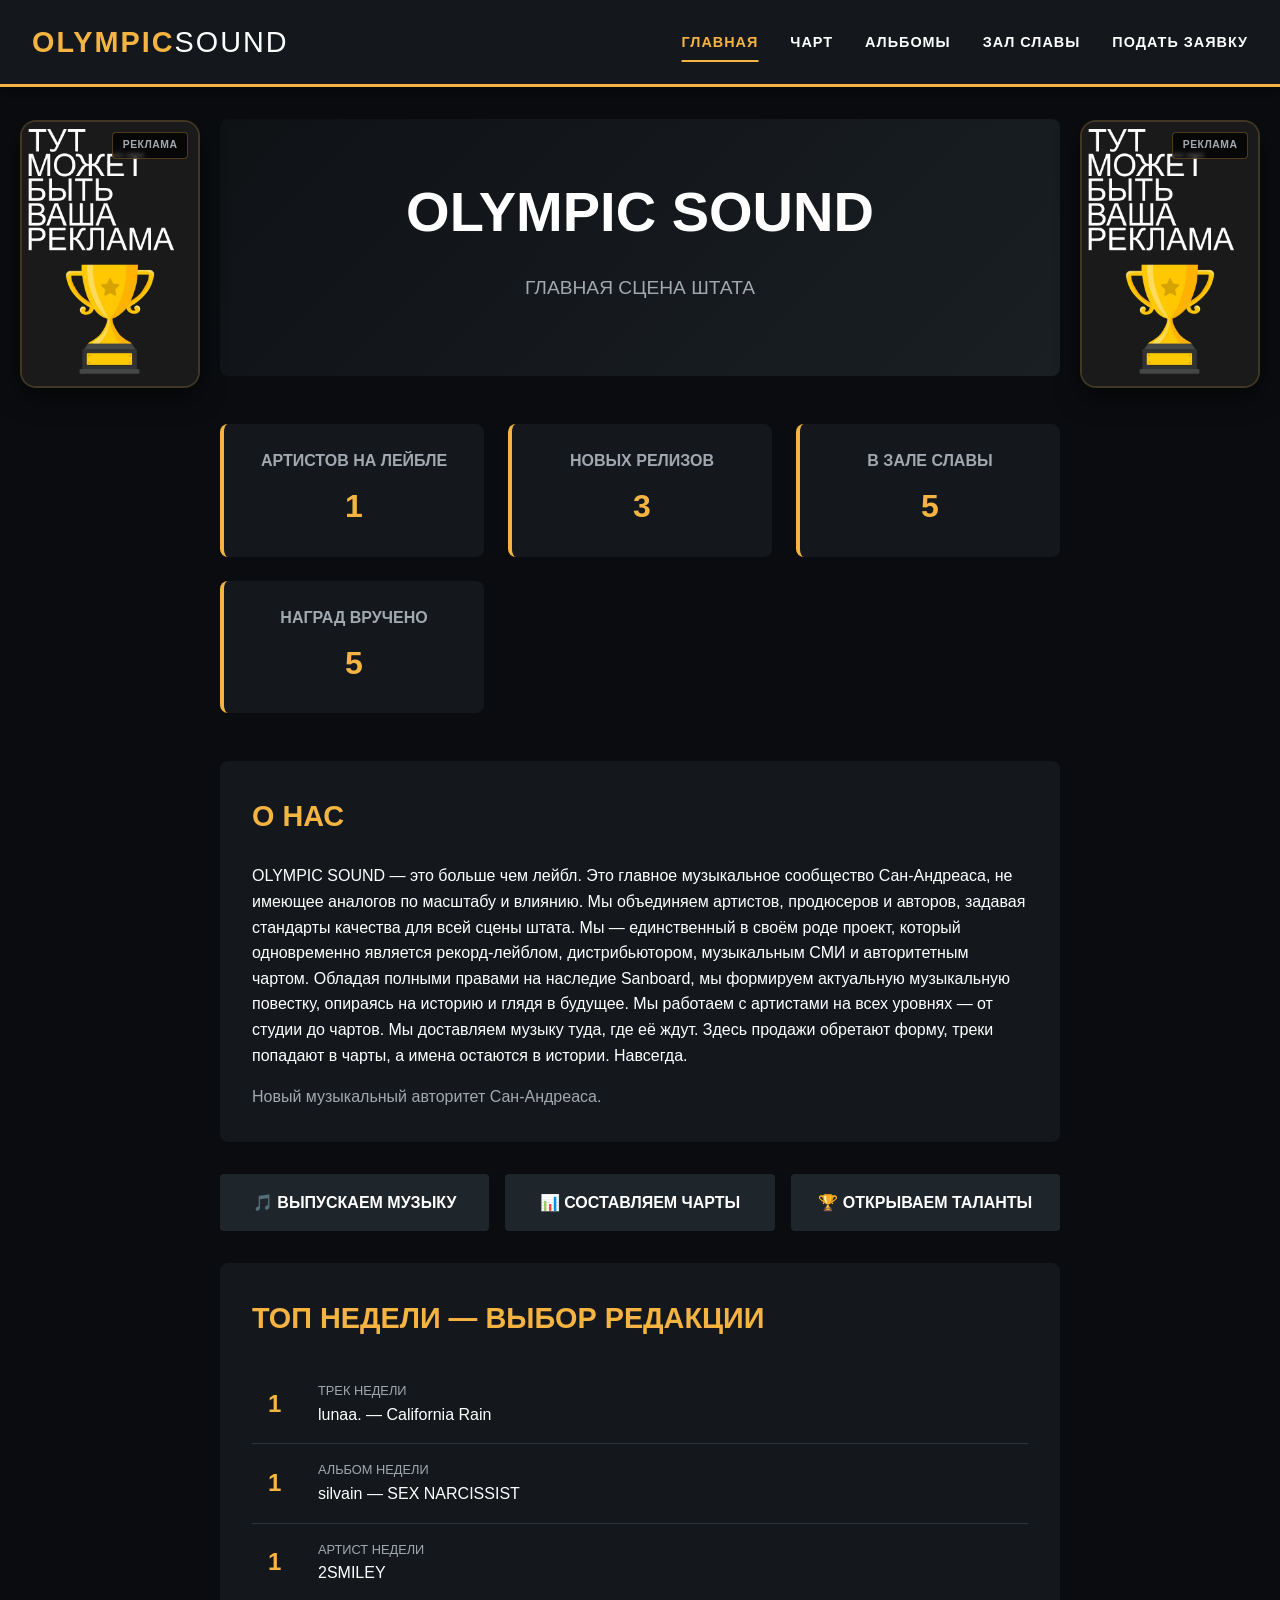
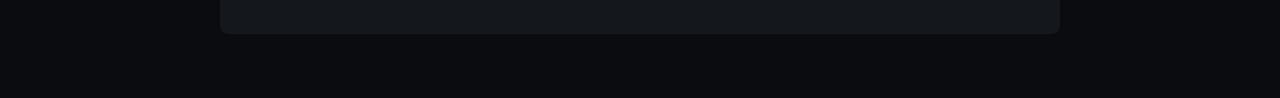
==== index.html @ 431f7ad4 "Update index.html" ====
<!DOCTYPE html>
<html lang="ru">
<head>
  <meta charset="UTF-8">
  <meta name="viewport" content="width=device-width, initial-scale=1.0">
  <title>OLYMPIC SOUND - Главная</title>
  <link rel="stylesheet" href="style.css">
  <style>
    /* Дополнительные стили для рекламных баннеров */
    body {
      display: flex;
      flex-direction: column;
    }
    
    .content-wrapper {
      display: flex;
      justify-content: center;
      max-width: 1600px;
      margin: 0 auto;
      padding: 0 20px;
      gap: 30px;
      position: relative;
      width: 100%;
    }
    
    .ad-banner {
      position: sticky;
      top: 120px; /* Отступ от хедера */
      width: 200px;
      height: fit-content;
      align-self: flex-start;
      z-index: 50;
      transition: all 0.3s ease;
    }
    
    .left-ad {
      order: 1;
    }
    
    .right-ad {
      order: 3;
    }
    
    main {
      order: 2;
      flex: 1;
      max-width: 1100px;
      min-width: 0; /* Для предотвращения переполнения */
    }
    
    .ad-link {
      display: block;
      text-decoration: none;
      position: relative;
      border-radius: 16px;
      overflow: hidden;
      box-shadow: 0 10px 25px rgba(0, 0, 0, 0.5);
      border: 2px solid rgba(245, 179, 66, 0.2);
      transition: all 0.3s cubic-bezier(0.4, 0, 0.2, 1);
      background: #14181c;
    }
    
    .ad-img {
      width: 100%;
      height: auto;
      display: block;
      transition: transform 0.4s ease;
    }
    
    .ad-label {
      position: absolute;
      top: 10px;
      right: 10px;
      background: rgba(0, 0, 0, 0.7);
      color: #a0a8b0;
      font-size: 0.65rem;
      font-weight: 600;
      padding: 0.25rem 0.6rem;
      border-radius: 4px;
      letter-spacing: 0.5px;
      border: 1px solid rgba(245, 179, 66, 0.3);
      backdrop-filter: blur(2px);
      transition: all 0.3s ease;
      z-index: 2;
    }
    
    .ad-link:hover {
      border-color: #f5b342;
      box-shadow: 0 20px 35px rgba(245, 179, 66, 0.4);
      transform: scale(1.02);
    }
    
    .ad-link:hover .ad-img {
      transform: scale(1.08);
    }
    
    .ad-link:hover .ad-label {
      background: #f5b342;
      color: #0a0c0f;
    }
    
    /* Заглушка для свободного места */
    .ad-banner.empty .ad-link {
      border: 2px dashed rgba(245, 179, 66, 0.3);
      background: linear-gradient(145deg, #14181c, #1a2128);
      display: flex;
      align-items: center;
      justify-content: center;
      min-height: 250px;
      cursor: default;
    }
    
    .ad-banner.empty .ad-link::before {
      content: "РЕКЛАМНОЕ МЕСТО";
      color: #f5b342;
      font-size: 0.9rem;
      font-weight: 600;
      letter-spacing: 1px;
      opacity: 0.5;
      text-align: center;
      padding: 1rem;
    }
    
    .ad-banner.empty .ad-img,
    .ad-banner.empty .ad-label {
      display: none;
    }
    
    /* Адаптивность */
    @media (max-width: 1400px) {
      .content-wrapper {
        gap: 20px;
      }
      
      .ad-banner {
        width: 180px;
      }
    }
    
    @media (max-width: 1200px) {
      .ad-banner {
        width: 160px;
      }
    }
    
    @media (max-width: 1100px) {
      .content-wrapper {
        flex-direction: column;
        align-items: center;
      }
      
      .ad-banner {
        position: static;
        width: 100%;
        max-width: 300px;
        margin: 10px 0;
      }
      
      .left-ad {
        order: 2;
      }
      
      .right-ad {
        order: 3;
      }
      
      main {
        order: 1;
      }
    }
  </style>
</head>
<body>
  <nav class="navbar">
    <div class="logo">OLYMPIC<span>SOUND</span></div>
    <div class="nav-links">
      <a href="index.html" class="active">Главная</a>
      <a href="tracks.html">Чарт</a>
      <a href="albums.html">Альбомы</a>
      <a href="artists.html">Зал славы</a>
      <a href="apply.html">Подать заявку</a>
    </div>
  </nav>

  <!-- НОВЫЙ КОНТЕЙНЕР С FLEX для баннеров и контента -->
  <div class="content-wrapper">
    <!-- Левый рекламный баннер -->
    <div class="ad-banner left-ad">
      <a href="#" target="_blank" rel="nofollow sponsored" class="ad-link">
        <img src="ads/test.png" alt="Рекламное место" class="ad-img">
        <span class="ad-label">РЕКЛАМА</span>
      </a>
    </div>

    <!-- ОСНОВНОЙ КОНТЕНТ -->
    <main class="container" style="margin: 0; padding: 2rem 0;">
      <section class="hero">
        <h1>OLYMPIC SOUND</h1>
        <p>ГЛАВНАЯ СЦЕНА ШТАТА</p>
      </section>

      <section class="stats-grid">
        <div class="stat-card">
          <h3>Артистов на лейбле</h3>
          <p>1</p>
        </div>
        <div class="stat-card">
          <h3>Новых релизов</h3>
          <p>3</p>
        </div>
        <div class="stat-card">
          <h3>В зале славы</h3>
          <p>5</p>
        </div>
        <div class="stat-card">
          <h3>Наград вручено</h3>
          <p>5</p>
        </div>
      </section>

      <section class="about-section">
        <h2>О НАС</h2>
        <p>OLYMPIC SOUND — это больше чем лейбл. Это главное музыкальное сообщество Сан-Андреаса, не имеющее аналогов по масштабу и влиянию. Мы объединяем артистов, продюсеров и авторов, задавая стандарты качества для всей сцены штата. Мы — единственный в своём роде проект, который одновременно является рекорд-лейблом, дистрибьютором, музыкальным СМИ и авторитетным чартом. Обладая полными правами на наследие Sanboard, мы формируем актуальную музыкальную повестку, опираясь на историю и глядя в будущее. Мы работаем с артистами на всех уровнях — от студии до чартов. Мы доставляем музыку туда, где её ждут. Здесь продажи обретают форму, треки попадают в чарты, а имена остаются в истории. Навсегда.</p>
        <p style="margin-top: 1rem; color: #a0a8b0;">Новый музыкальный авторитет Сан-Андреаса.</p>
      </section>

      <section class="features">
        <div class="feature">🎵 ВЫПУСКАЕМ МУЗЫКУ</div>
        <div class="feature">📊 СОСТАВЛЯЕМ ЧАРТЫ</div>
        <div class="feature">🏆 ОТКРЫВАЕМ ТАЛАНТЫ</div>
      </section>

      <section class="mini-top">
        <h2>ТОП НЕДЕЛИ — ВЫБОР РЕДАКЦИИ</h2>
        
        <div class="mini-item">
          <div class="mini-rank">1</div>
          <div class="mini-info">
            <div class="mini-label">ТРЕК НЕДЕЛИ</div>
            <div>lunaa. — California Rain</div>
          </div>
        </div>
        
        <div class="mini-item">
          <div class="mini-rank">1</div>
          <div class="mini-info">
            <div class="mini-label">АЛЬБОМ НЕДЕЛИ</div>
            <div>silvain — SEX NARCISSIST</div>
          </div>
        </div>
        
        <div class="mini-item">
          <div class="mini-rank">1</div>
          <div class="mini-info">
            <div class="mini-label">АРТИСТ НЕДЕЛИ</div>
            <div>2SMILEY</div>
          </div>
        </div>
      </section>
    </main>

    <!-- Правый рекламный баннер -->
    <div class="ad-banner right-ad">
      <a href="#" target="_blank" rel="nofollow sponsored" class="ad-link">
        <img src="ads/test.png" alt="Рекламное место" class="ad-img">
        <span class="ad-label">РЕКЛАМА</span>
      </a>
    </div>
  </div>
</body>
</html>
---- style.css ----
/* style.css */
* {
  margin: 0;
  padding: 0;
  box-sizing: border-box;
}

body {
  font-family: 'Segoe UI', Roboto, sans-serif;
  background-color: #0a0c0f;
  color: #ffffff;
  line-height: 1.6;
  opacity: 0;
  animation: fadeIn 0.8s ease forwards;
}

@keyframes fadeIn {
  from { opacity: 0; transform: translateY(10px); }
  to { opacity: 1; transform: translateY(0); }
}

/* Навигация */
.navbar {
  background-color: #14181c;
  padding: 1.2rem 2rem;
  border-bottom: 3px solid #f5b342;
  display: flex;
  justify-content: space-between;
  align-items: center;
  flex-wrap: wrap;
  position: sticky;
  top: 0;
  z-index: 100;
  box-shadow: 0 4px 20px rgba(0,0,0,0.5);
  transition: all 0.3s ease;
}

.navbar:hover {
  box-shadow: 0 6px 25px rgba(245, 179, 66, 0.2);
}

.logo {
  font-size: 1.8rem;
  font-weight: 800;
  letter-spacing: 2px;
  color: #f5b342;
  text-transform: uppercase;
  transition: transform 0.3s ease;
}

.logo:hover {
  transform: scale(1.05);
  text-shadow: 0 0 15px rgba(245, 179, 66, 0.5);
}

.logo span {
  color: #ffffff;
  font-weight: 300;
}

.nav-links {
  display: flex;
  gap: 2rem;
}

.nav-links a {
  color: #ffffff;
  text-decoration: none;
  font-weight: 600;
  text-transform: uppercase;
  font-size: 0.9rem;
  letter-spacing: 1px;
  padding: 0.5rem 0;
  position: relative;
  transition: color 0.3s ease;
}

.nav-links a::before {
  content: '';
  position: absolute;
  bottom: 0;
  left: 50%;
  transform: translateX(-50%) scaleX(0);
  width: 100%;
  height: 2px;
  background-color: #f5b342;
  transition: transform 0.3s ease;
}

.nav-links a:hover::before,
.nav-links a.active::before {
  transform: translateX(-50%) scaleX(1);
}

.nav-links a:hover,
.nav-links a.active {
  color: #f5b342;
}

/* Контейнер */
.container {
  max-width: 1100px;
  margin: 0 auto;
  padding: 2rem;
  animation: slideUp 0.6s ease;
}

@keyframes slideUp {
  from { opacity: 0; transform: translateY(30px); }
  to { opacity: 1; transform: translateY(0); }
}

/* Заголовки */
h1 {
  font-size: 2.5rem;
  margin-bottom: 2rem;
  position: relative;
  display: inline-block;
}

h1::after {
  content: '';
  position: absolute;
  bottom: -10px;
  left: 0;
  width: 60px;
  height: 4px;
  background-color: #f5b342;
  transition: width 0.3s ease;
}

h1:hover::after {
  width: 100px;
}

h2 {
  font-size: 1.8rem;
  margin-bottom: 1.5rem;
  color: #f5b342;
}

/* Главная страница */
.hero {
  text-align: center;
  padding: 3rem 1rem;
  background: linear-gradient(135deg, #0f1215 0%, #1a1f24 100%);
  border-radius: 8px;
  margin-bottom: 2rem;
  transition: transform 0.3s ease, box-shadow 0.3s ease;
}

.hero:hover {
  transform: translateY(-5px);
  box-shadow: 0 15px 30px rgba(0,0,0,0.4);
}

.hero h1 {
  font-size: 3.5rem;
  margin-bottom: 1rem;
}

.hero h1::after {
  display: none;
}

.hero p {
  font-size: 1.2rem;
  color: #a0a8b0;
  max-width: 600px;
  margin: 0 auto 1.5rem;
}

.stats-grid {
  display: grid;
  grid-template-columns: repeat(auto-fit, minmax(200px, 1fr));
  gap: 1.5rem;
  margin: 3rem 0;
}

.stat-card {
  background: #14181c;
  padding: 1.5rem;
  border-radius: 8px;
  text-align: center;
  border-left: 4px solid #f5b342;
  transition: all 0.3s ease;
}

.stat-card:hover {
  transform: translateY(-5px) scale(1.02);
  box-shadow: 0 10px 25px rgba(245, 179, 66, 0.2);
  border-left-width: 8px;
}

.stat-card h3 {
  font-size: 1rem;
  color: #a0a8b0;
  margin-bottom: 0.5rem;
  text-transform: uppercase;
}

.stat-card p {
  font-size: 2rem;
  font-weight: 700;
  color: #f5b342;
  transition: transform 0.3s ease;
}

.stat-card:hover p {
  transform: scale(1.1);
}

.about-section {
  background: #14181c;
  padding: 2rem;
  border-radius: 8px;
  margin: 2rem 0;
  transition: transform 0.3s ease, box-shadow 0.3s ease;
}

.about-section:hover {
  transform: translateX(5px);
  box-shadow: -5px 5px 20px rgba(245, 179, 66, 0.1);
}

.features {
  display: grid;
  grid-template-columns: repeat(auto-fit, minmax(150px, 1fr));
  gap: 1rem;
  margin: 2rem 0;
}

.feature {
  background: #1e252b;
  padding: 1rem;
  text-align: center;
  border-radius: 4px;
  font-weight: 600;
  transition: all 0.3s ease;
  cursor: default;
}

.feature:hover {
  background: #f5b342;
  color: #0a0c0f;
  transform: scale(1.05);
  box-shadow: 0 5px 20px rgba(245, 179, 66, 0.4);
}

.mini-top {
  background: #14181c;
  padding: 2rem;
  border-radius: 8px;
  margin: 2rem 0;
}

.mini-item {
  display: flex;
  align-items: center;
  padding: 1rem;
  border-bottom: 1px solid #2a323a;
  transition: all 0.3s ease;
  cursor: pointer;
}

.mini-item:last-child {
  border-bottom: none;
}

.mini-item:hover {
  background: #1e252b;
  transform: translateX(10px);
  border-radius: 4px;
}

.mini-rank {
  font-size: 1.5rem;
  font-weight: 800;
  color: #f5b342;
  width: 50px;
}

.mini-info {
  flex: 1;
}

.mini-label {
  font-size: 0.8rem;
  color: #a0a8b0;
  text-transform: uppercase;
}

/* Страницы чартов */
.page-header {
  margin-bottom: 2rem;
}

/* ========== ТОП ТРЕКОВ ========== */
.track-list {
  list-style: none;
}

.track-item {
  display: flex;
  align-items: center;
  padding: 1rem;
  background: #14181c;
  margin-bottom: 0.5rem;
  border-radius: 8px;
  transition: all 0.3s ease;
  cursor: pointer;
  border-left: 3px solid transparent;
  animation: trackSlide 0.5s ease;
  animation-fill-mode: both;
}

.track-item:nth-child(1) { animation-delay: 0.1s; }
.track-item:nth-child(2) { animation-delay: 0.15s; }
.track-item:nth-child(3) { animation-delay: 0.2s; }
.track-item:nth-child(4) { animation-delay: 0.25s; }
.track-item:nth-child(5) { animation-delay: 0.3s; }
.track-item:nth-child(6) { animation-delay: 0.35s; }
.track-item:nth-child(7) { animation-delay: 0.4s; }
.track-item:nth-child(8) { animation-delay: 0.45s; }
.track-item:nth-child(9) { animation-delay: 0.5s; }
.track-item:nth-child(10) { animation-delay: 0.55s; }

@keyframes trackSlide {
  from { opacity: 0; transform: translateX(-20px); }
  to { opacity: 1; transform: translateX(0); }
}

.track-item:hover {
  transform: translateX(10px);
  background: #1e252b;
  border-left-color: #f5b342;
  box-shadow: 0 5px 20px rgba(245, 179, 66, 0.2);
}

.track-rank {
  font-size: 1.8rem;
  font-weight: 800;
  color: #f5b342;
  width: 60px;
  text-align: center;
  transition: transform 0.3s ease;
}

.track-item:hover .track-rank {
  transform: scale(1.2);
}

.track-cover {
  width: 60px;
  height: 60px;
  background: #2a323a;
  margin-right: 1.2rem;
  border-radius: 8px;
  overflow: hidden;
  flex-shrink: 0;
  transition: all 0.3s ease;
}

.track-cover img {
  width: 100%;
  height: 100%;
  object-fit: cover;
  display: block;
}

.track-item:hover .track-cover {
  transform: scale(1.05) rotate(2deg);
  box-shadow: 0 5px 15px rgba(245, 179, 66, 0.3);
}

.track-info {
  flex: 1;
}

.track-title {
  font-size: 1.2rem;
  font-weight: 600;
  transition: color 0.3s ease;
}

.track-item:hover .track-title {
  color: #f5b342;
}

.track-artist {
  color: #a0a8b0;
  font-size: 0.9rem;
  transition: color 0.3s ease;
}

.track-item:hover .track-artist {
  color: #ffffff;
}

.track-change {
  margin-left: 1rem;
  padding: 0.3rem 0.8rem;
  border-radius: 20px;
  font-size: 0.8rem;
  font-weight: 600;
  transition: transform 0.3s ease;
}

.track-item:hover .track-change {
  transform: scale(1.1);
}

.change-up {
  background: rgba(0, 200, 0, 0.2);
  color: #8bc34a;
}

.change-down {
  background: rgba(200, 0, 0, 0.2);
  color: #ff6b6b;
}

.change-equal {
  background: rgba(255, 255, 255, 0.1);
  color: #a0a8b0;
}

/* ========== ТОП АЛЬБОМОВ ========== */
.album-grid {
  display: grid;
  grid-template-columns: repeat(2, 1fr);
  gap: 1rem;
}

.album-item {
  display: flex;
  align-items: center;
  background: #14181c;
  padding: 1rem;
  border-radius: 8px;
  transition: all 0.3s ease;
  cursor: pointer;
  border-left: 3px solid transparent;
  animation: albumScale 0.5s ease;
  animation-fill-mode: both;
}

.album-item:nth-child(1) { animation-delay: 0.1s; }
.album-item:nth-child(2) { animation-delay: 0.15s; }
.album-item:nth-child(3) { animation-delay: 0.2s; }
.album-item:nth-child(4) { animation-delay: 0.25s; }
.album-item:nth-child(5) { animation-delay: 0.3s; }
.album-item:nth-child(6) { animation-delay: 0.35s; }
.album-item:nth-child(7) { animation-delay: 0.4s; }
.album-item:nth-child(8) { animation-delay: 0.45s; }
.album-item:nth-child(9) { animation-delay: 0.5s; }
.album-item:nth-child(10) { animation-delay: 0.55s; }

@keyframes albumScale {
  from { opacity: 0; transform: scale(0.95); }
  to { opacity: 1; transform: scale(1); }
}

.album-item:hover {
  transform: translateY(-5px) scale(1.02);
  background: #1e252b;
  border-left-color: #f5b342;
  box-shadow: 0 10px 25px rgba(245, 179, 66, 0.2);
}

.album-rank {
  font-size: 1.5rem;
  font-weight: 800;
  color: #f5b342;
  width: 50px;
  text-align: center;
  transition: transform 0.3s ease;
}

.album-item:hover .album-rank {
  transform: scale(1.2);
}

.album-cover {
  width: 70px;
  height: 70px;
  background: #2a323a;
  margin-right: 1rem;
  border-radius: 8px;
  overflow: hidden;
  flex-shrink: 0;
  transition: all 0.3s ease;
}

.album-cover img {
  width: 100%;
  height: 100%;
  object-fit: cover;
  display: block;
}

.album-item:hover .album-cover {
  transform: scale(1.05) rotate(2deg);
  box-shadow: 0 5px 15px rgba(245, 179, 66, 0.3);
}

.album-info {
  flex: 1;
}

.album-title {
  font-weight: 600;
  font-size: 1.1rem;
  transition: color 0.3s ease;
}

.album-item:hover .album-title {
  color: #f5b342;
}

.album-artist {
  color: #a0a8b0;
  font-size: 0.9rem;
  transition: color 0.3s ease;
}

.album-item:hover .album-artist {
  color: #ffffff;
}

.album-date {
  font-size: 0.8rem;
  color: #f5b342;
  margin-top: 0.2rem;
  transition: transform 0.3s ease;
}

.album-item:hover .album-date {
  transform: translateX(5px);
}

/* ========== ТОП АРТИСТОВ ========== */
.artist-list {
  list-style: none;
}

.artist-item {
  display: flex;
  align-items: center;
  background: #14181c;
  margin-bottom: 0.8rem;
  padding: 1rem;
  border-radius: 8px;
  transition: all 0.3s ease;
  border-left: 3px solid transparent;
  animation: artistSlide 0.5s ease;
  animation-fill-mode: both;
}

.artist-item:nth-child(1) { animation-delay: 0.1s; }
.artist-item:nth-child(2) { animation-delay: 0.15s; }
.artist-item:nth-child(3) { animation-delay: 0.2s; }
.artist-item:nth-child(4) { animation-delay: 0.25s; }
.artist-item:nth-child(5) { animation-delay: 0.3s; }
.artist-item:nth-child(6) { animation-delay: 0.35s; }
.artist-item:nth-child(7) { animation-delay: 0.4s; }
.artist-item:nth-child(8) { animation-delay: 0.45s; }
.artist-item:nth-child(9) { animation-delay: 0.5s; }
.artist-item:nth-child(10) { animation-delay: 0.55s; }

@keyframes artistSlide {
  from { opacity: 0; transform: translateX(-20px); }
  to { opacity: 1; transform: translateX(0); }
}

.artist-item:hover {
  transform: translateX(10px);
  background: #1e252b;
  border-left-color: #f5b342;
  box-shadow: 0 5px 20px rgba(245, 179, 66, 0.2);
}

.artist-rank {
  font-size: 1.8rem;
  font-weight: 800;
  color: #f5b342;
  width: 60px;
  text-align: center;
  transition: transform 0.3s ease;
}

.artist-item:hover .artist-rank {
  transform: scale(1.2);
}

.artist-avatar-img {
  width: 60px !important;
  height: 60px !important;
  min-width: 60px !important;
  max-width: 60px !important;
  margin-right: 1.2rem !important;
  border-radius: 8px !important;
  overflow: hidden !important;
  flex-shrink: 0 !important;
  background: #2a323a;
  transition: all 0.3s ease;
}

.artist-avatar-img img {
  width: 100% !important;
  height: 100% !important;
  object-fit: cover !important;
  display: block !important;
}

.artist-item:hover .artist-avatar-img {
  transform: scale(1.05) rotate(2deg);
  box-shadow: 0 5px 15px rgba(245, 179, 66, 0.3);
}

.artist-info {
  flex: 1;
}

.artist-name {
  font-size: 1.3rem;
  font-weight: 700;
  margin-bottom: 0.3rem;
  transition: color 0.3s ease;
}

.artist-item:hover .artist-name {
  color: #f5b342;
}

.artist-stats {
  display: flex;
  gap: 1.2rem;
  flex-wrap: wrap;
}

.artist-stat {
  display: flex;
  align-items: center;
  gap: 0.4rem;
  font-size: 0.9rem;
  color: #a0a8b0;
  background: #1a2128;
  padding: 0.3rem 0.8rem;
  border-radius: 20px;
  transition: all 0.3s ease;
}

.artist-item:hover .artist-stat {
  background: #2a323a;
  color: #ffffff;
}

.stat-icon {
  color: #f5b342;
  font-size: 1rem;
  transition: transform 0.3s ease;
}

.artist-stat:hover .stat-icon {
  transform: scale(1.2);
}

/* Адаптивность */
@media (max-width: 768px) {
  .navbar {
    flex-direction: column;
    gap: 1rem;
  }
  
  .album-grid {
    grid-template-columns: 1fr;
  }
  
  .track-rank,
  .artist-rank {
    width: 40px;
    font-size: 1.5rem;
  }
  
  .artist-stats {
    gap: 0.8rem;
  }
  
  .artist-stat {
    font-size: 0.8rem;
    padding: 0.2rem 0.6rem;
  }
}

/* ========== ЖЁСТКИЙ ФИКС АРТИСТОВ ========== */
.artist-list {
  list-style: none !important;
}

.artist-item {
  display: flex !important;
  align-items: center !important;
  background: #14181c !important;
  margin-bottom: 0.8rem !important;
  padding: 1rem !important;
  border-radius: 8px !important;
  border-left: 3px solid transparent !important;
  width: 100% !important;
  box-sizing: border-box !important;
}

.artist-rank {
  font-size: 1.8rem !important;
  font-weight: 800 !important;
  color: #f5b342 !important;
  width: 60px !important;
  text-align: center !important;
  flex-shrink: 0 !important;
}

.artist-avatar-img {
  width: 60px !important;
  height: 60px !important;
  min-width: 60px !important;
  min-height: 60px !important;
  max-width: 60px !important;
  max-height: 60px !important;
  margin-right: 1.2rem !important;
  border-radius: 8px !important;
  overflow: hidden !important;
  background: #2a323a !important;
  flex-shrink: 0 !important;
  display: block !important;
  position: relative !important;
}

.artist-avatar-img img {
  width: 100% !important;
  height: 100% !important;
  object-fit: cover !important;
  display: block !important;
  position: absolute !important;
  top: 0 !important;
  left: 0 !important;
}

.artist-info {
  flex: 1 !important;
  min-width: 0 !important;
}

.artist-name {
  font-size: 1.3rem !important;
  font-weight: 700 !important;
  margin-bottom: 0.3rem !important;
  color: #ffffff !important;
}

.artist-stats {
  display: flex !important;
  gap: 1.2rem !important;
  flex-wrap: wrap !important;
}

.artist-stat {
  display: flex !important;
  align-items: center !important;
  gap: 0.4rem !important;
  font-size: 0.9rem !important;
  color: #a0a8b0 !important;
  background: #1a2128 !important;
  padding: 0.3rem 0.8rem !important;
  border-radius: 20px !important;
}

.stat-icon {
  color: #f5b342 !important;
  font-size: 1rem !important;
}

/* ========== ОБНОВЛЁННЫЙ ФУТЕР ========== */
footer {
  background: rgba(20, 24, 28, 0.7);
  backdrop-filter: blur(10px);
  -webkit-backdrop-filter: blur(10px);
  text-align: center;
  padding: 2rem 2rem 1.5rem;
  margin-top: 4rem;
  border-top: 1px solid rgba(245, 179, 66, 0.3);
  color: #a0a8b0;
  font-size: 0.95rem;
  transition: all 0.3s ease;
  position: relative;
  overflow: hidden;
  box-shadow: 0 -5px 20px rgba(0, 0, 0, 0.3);
}

footer::before {
  content: '';
  position: absolute;
  top: 0;
  left: -100%;
  width: 100%;
  height: 1px;
  background: linear-gradient(90deg, transparent, #f5b342, transparent);
  animation: footerShine 3s infinite;
  z-index: 1;
}

@keyframes footerShine {
  0% { left: -100%; opacity: 0.3; }
  50% { left: 0; opacity: 1; }
  100% { left: 100%; opacity: 0.3; }
}

.footer-content {
  max-width: 1100px;
  margin: 0 auto;
  display: flex;
  flex-wrap: wrap;
  justify-content: space-between;
  align-items: center;
  position: relative;
  z-index: 2;
}

.footer-social {
  display: flex;
  gap: 1.2rem;
  align-items: center;
  flex: 1;
  justify-content: flex-start;
}

.footer-icon {
  display: flex;
  align-items: center;
  justify-content: center;
  width: 40px;
  height: 40px;
  background: rgba(245, 179, 66, 0.1);
  border: 1px solid rgba(245, 179, 66, 0.3);
  border-radius: 50%;
  color: #f5b342;
  font-size: 1.3rem;
  text-decoration: none;
  transition: all 0.3s cubic-bezier(0.4, 0, 0.2, 1);
  position: relative;
  overflow: hidden;
}

.footer-icon::before {
  content: '';
  position: absolute;
  top: -50%;
  left: -50%;
  width: 200%;
  height: 200%;
  background: radial-gradient(circle, rgba(245, 179, 66, 0.3) 0%, transparent 70%);
  opacity: 0;
  transition: opacity 0.3s ease;
}

.footer-icon:hover::before {
  opacity: 1;
  animation: rotate 4s linear infinite;
}

.footer-icon:hover {
  background: #f5b342;
  color: #0a0c0f;
  transform: translateY(-5px) scale(1.1);
  box-shadow: 0 0 25px rgba(245, 179, 66, 0.6);
  border-color: transparent;
}

.footer-center {
  flex: 1;
  text-align: center;
}

.footer-logo {
  font-size: 1.5rem;
  font-weight: 800;
  letter-spacing: 2px;
  background: linear-gradient(135deg, #f5b342, #ffd700);
  -webkit-background-clip: text;
  -webkit-text-fill-color: transparent;
  margin-bottom: 0.3rem;
  display: inline-block;
}

.footer-tagline {
  color: #a0a8b0;
  font-size: 0.85rem;
  letter-spacing: 1px;
  text-transform: uppercase;
}

.footer-right {
  flex: 1;
  text-align: right;
}

.back-to-top {
  display: inline-flex;
  align-items: center;
  gap: 0.5rem;
  background: rgba(245, 179, 66, 0.1);
  border: 1px solid rgba(245, 179, 66, 0.3);
  color: #f5b342;
  padding: 0.5rem 1.2rem;
  border-radius: 30px;
  font-size: 0.9rem;
  text-decoration: none;
  transition: all 0.3s ease;
  cursor: pointer;
}

.back-to-top:hover {
  background: #f5b342;
  color: #0a0c0f;
  transform: translateY(-3px);
  box-shadow: 0 5px 20px rgba(245, 179, 66, 0.4);
  border-color: transparent;
}

.back-to-top span {
  font-size: 1.1rem;
  transition: transform 0.3s ease;
}

.back-to-top:hover span {
  transform: translateY(-3px);
}

.footer-divider {
  width: 100%;
  height: 1px;
  background: linear-gradient(90deg, transparent, rgba(245, 179, 66, 0.3), transparent);
  margin: 1.5rem 0 1rem;
}

.footer-copyright {
  text-align: center;
  color: #6a727a;
  font-size: 0.8rem;
  letter-spacing: 0.5px;
}

.footer-copyright a {
  color: #f5b342;
  text-decoration: none;
  transition: color 0.3s ease;
}

.footer-copyright a:hover {
  color: #ffd700;
  text-decoration: underline;
}

/* Адаптивность для футера */
@media (max-width: 768px) {
  .footer-content {
    flex-direction: column;
    gap: 1.5rem;
  }
  
  .footer-social, 
  .footer-center, 
  .footer-right {
    flex: auto;
    width: 100%;
    text-align: center;
    justify-content: center;
  }
  
  .footer-right {
    text-align: center;
  }
  
  .back-to-top {
    margin: 0 auto;
  }
}
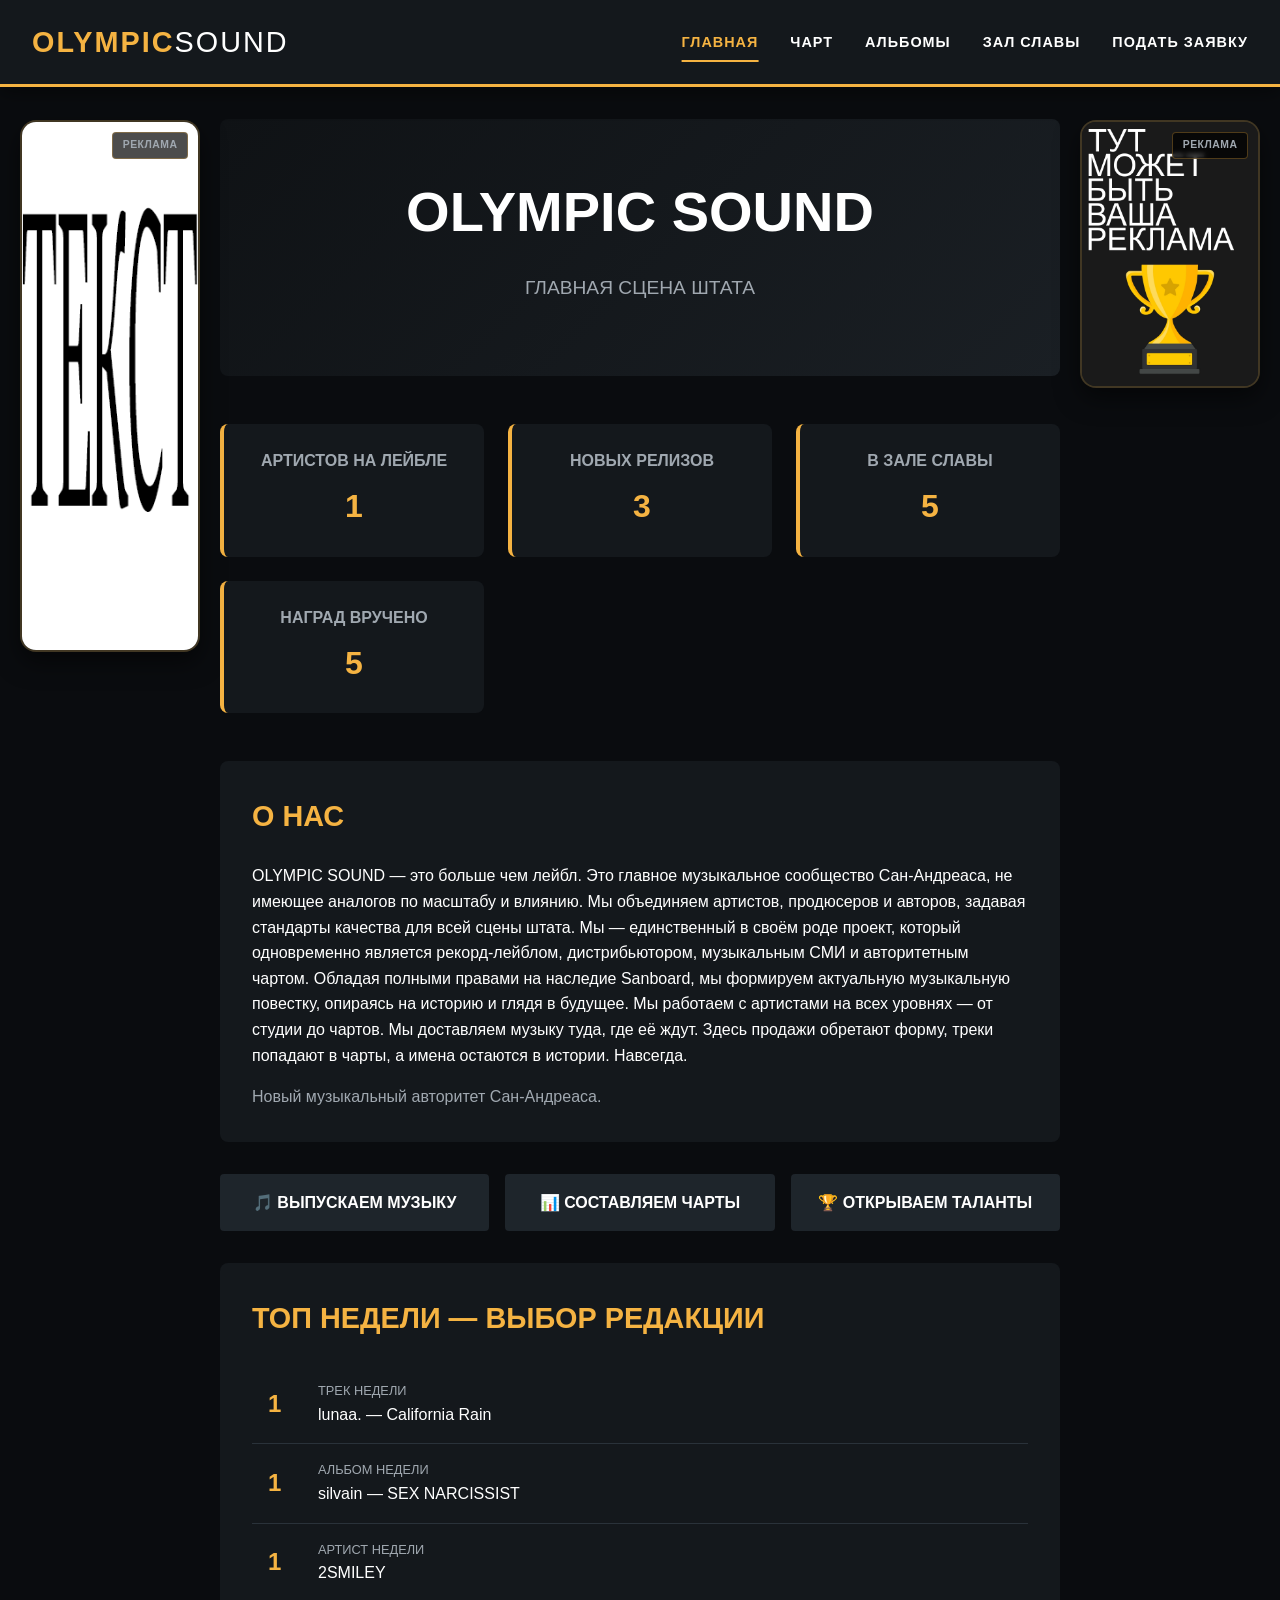
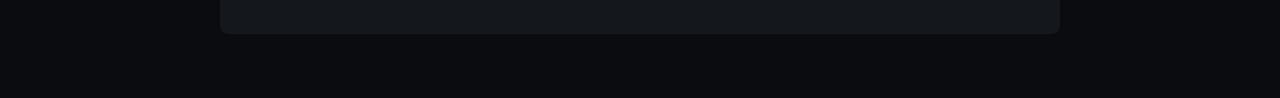
==== commit bd4d365c: "Update index.html" ====
--- a/index.html
+++ b/index.html
@@ -187,7 +187,7 @@
     <!-- Левый рекламный баннер -->
     <div class="ad-banner left-ad">
       <a href="#" target="_blank" rel="nofollow sponsored" class="ad-link">
-        <img src="ads/test.png" alt="Рекламное место" class="ad-img">
+        <img src="ads/bezimeni.png" alt="Рекламное место" class="ad-img">
         <span class="ad-label">РЕКЛАМА</span>
       </a>
     </div>
@@ -270,3 +270,4 @@
 </body>
 </html>
 
+
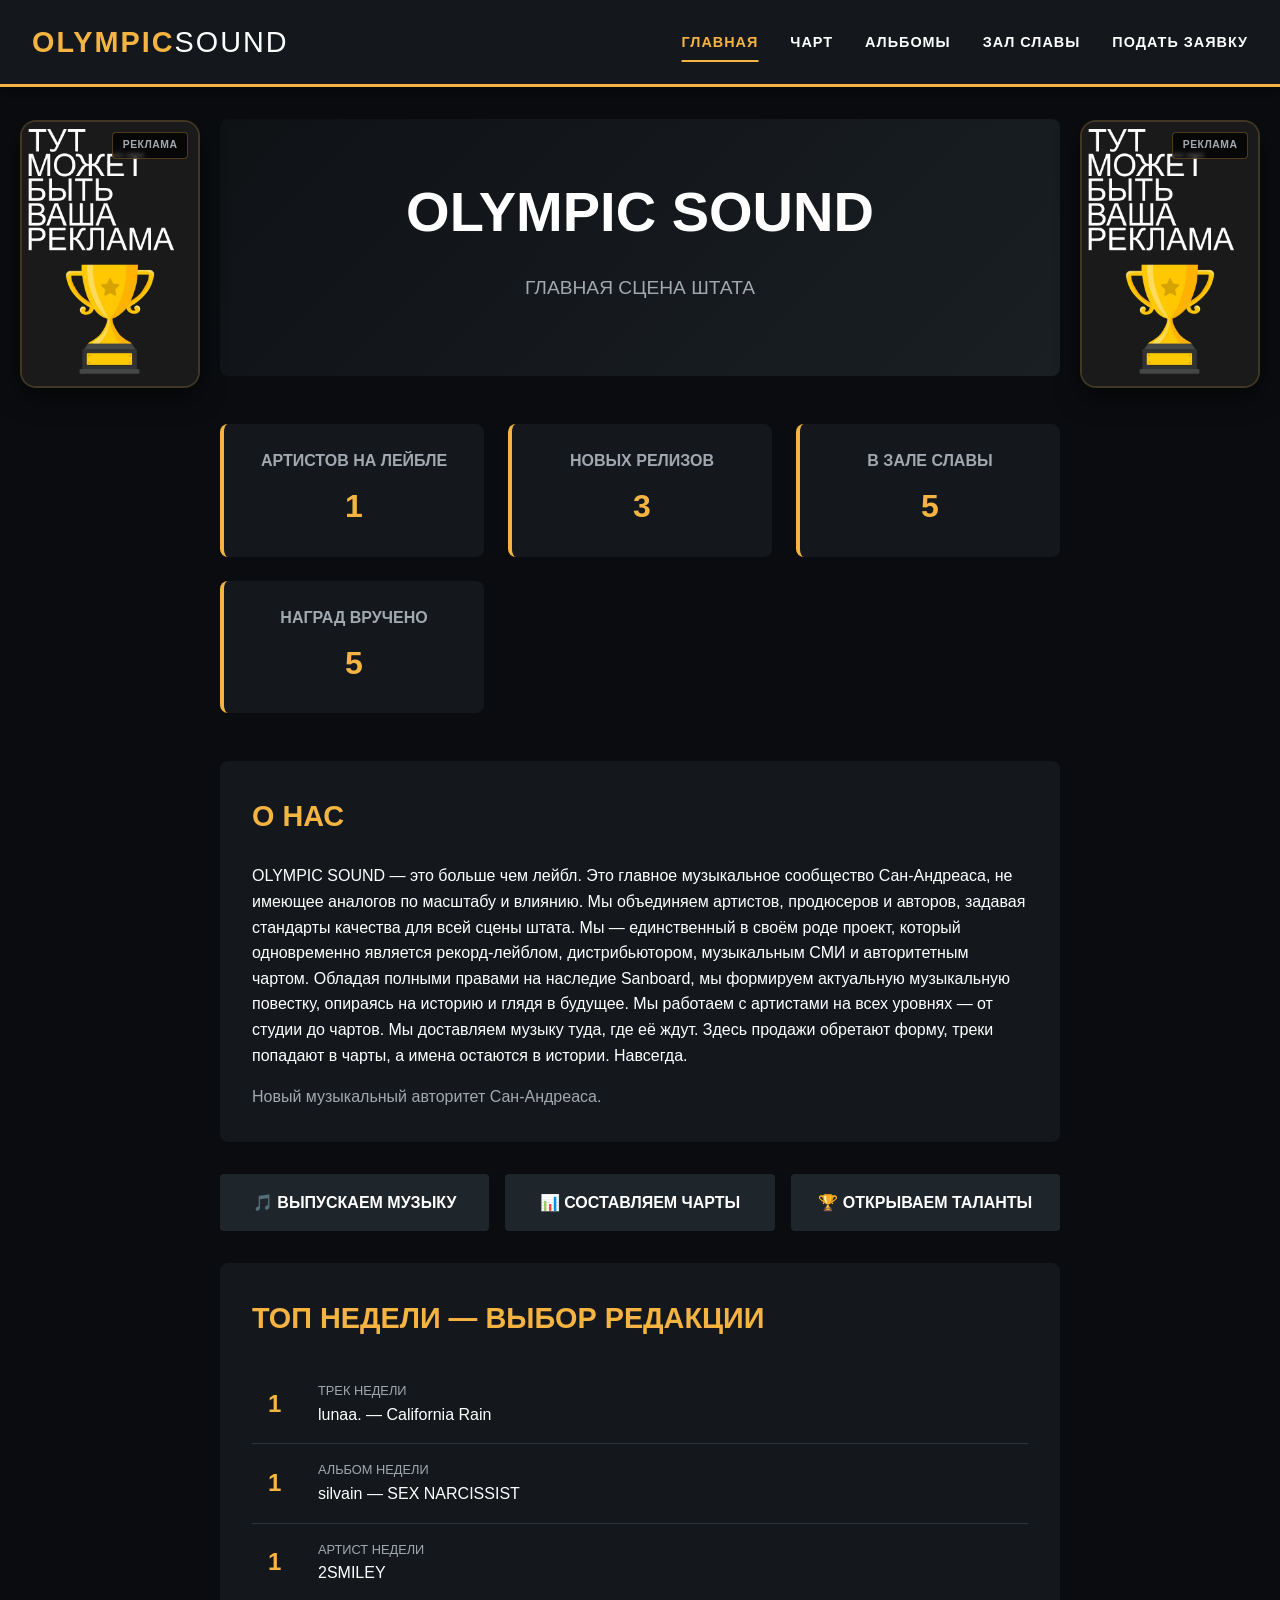
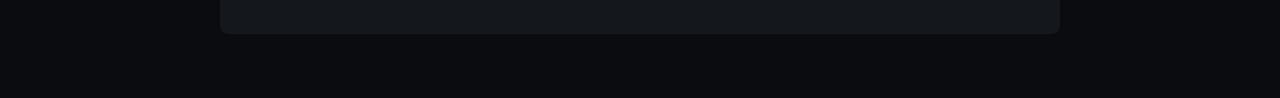
==== commit 856709a0: "Update index.html" ====
--- a/index.html
+++ b/index.html
@@ -187,7 +187,7 @@
     <!-- Левый рекламный баннер -->
     <div class="ad-banner left-ad">
       <a href="#" target="_blank" rel="nofollow sponsored" class="ad-link">
-        <img src="ads/bezimeni.png" alt="Рекламное место" class="ad-img">
+        <img src="ads/test.png" alt="Рекламное место" class="ad-img">
         <span class="ad-label">РЕКЛАМА</span>
       </a>
     </div>
@@ -271,3 +271,4 @@
 </html>
 
 
+
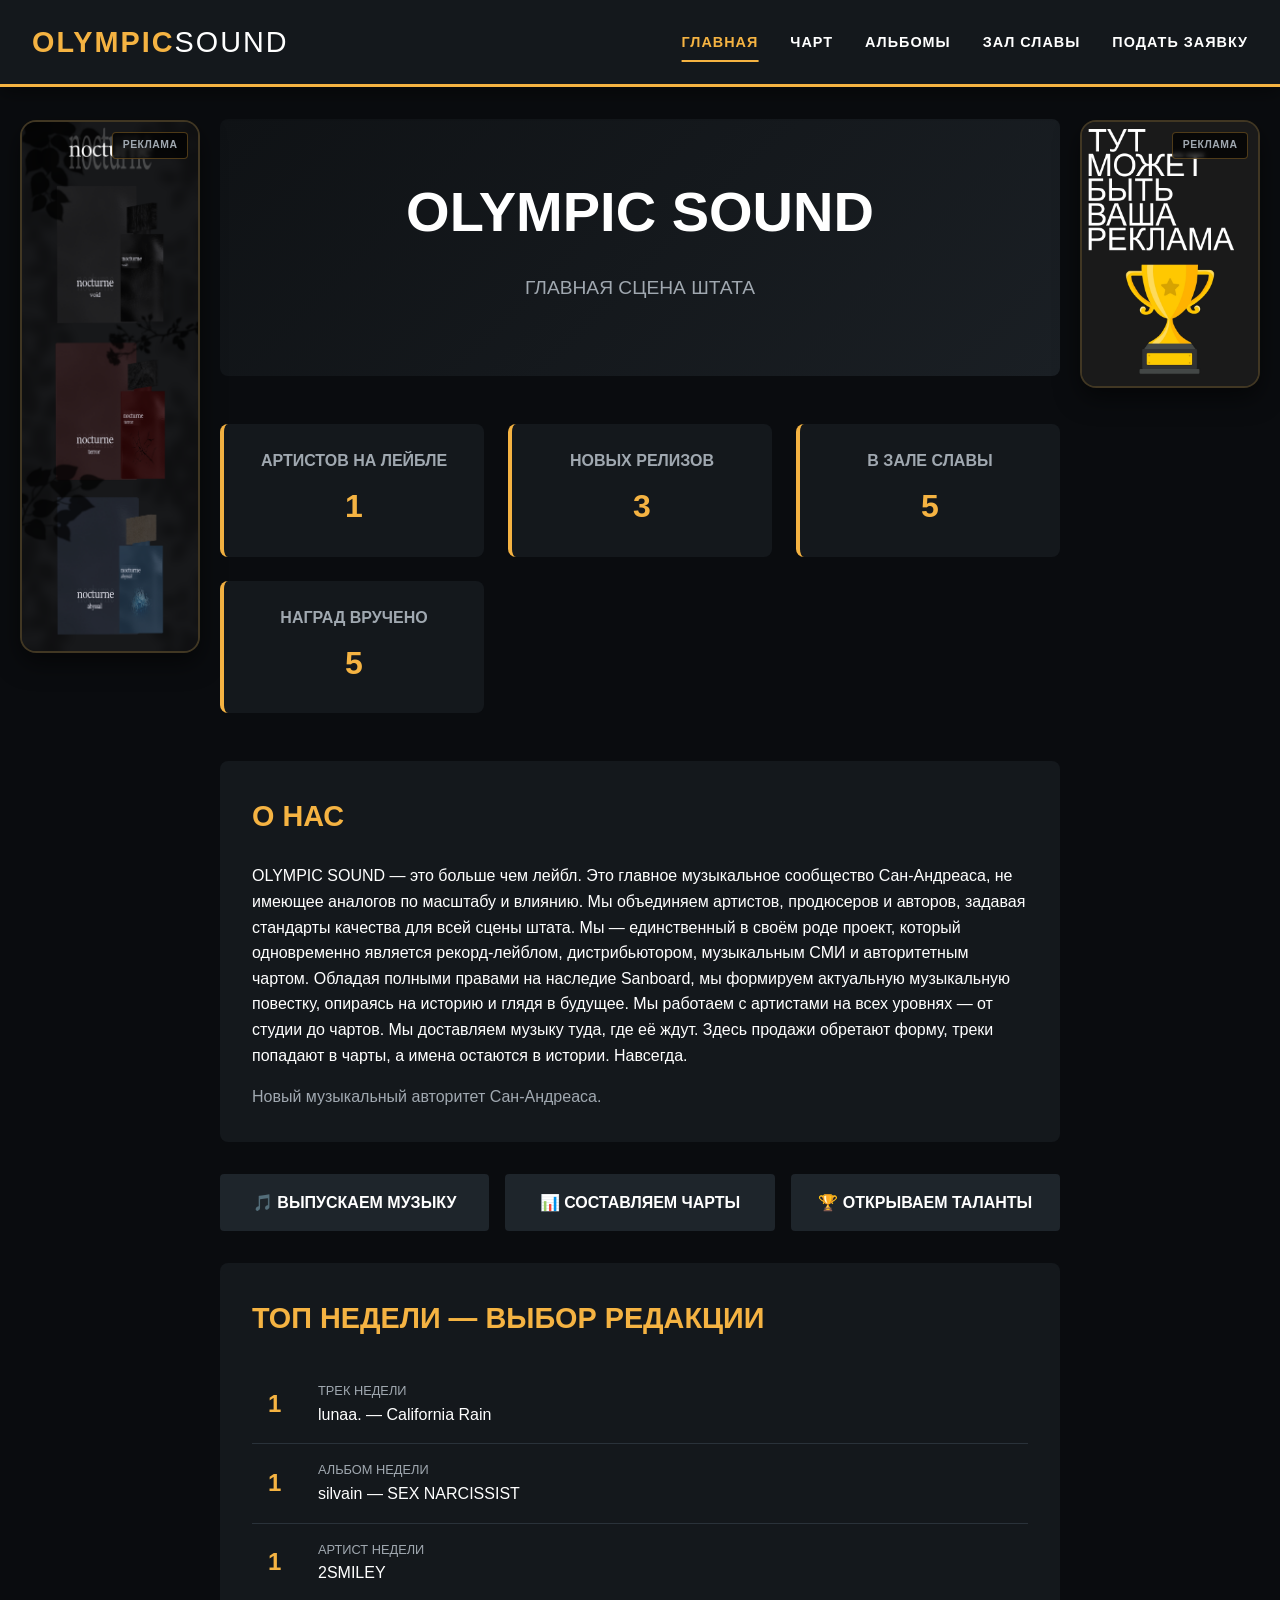
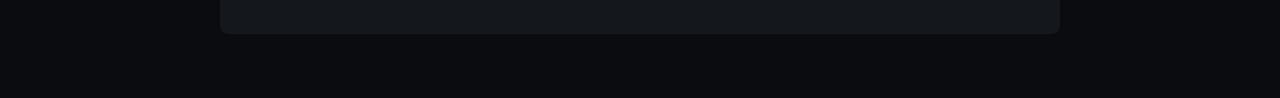
==== commit 2620f856: "Update index.html" ====
--- a/index.html
+++ b/index.html
@@ -186,8 +186,8 @@
   <div class="content-wrapper">
     <!-- Левый рекламный баннер -->
     <div class="ad-banner left-ad">
-      <a href="#" target="_blank" rel="nofollow sponsored" class="ad-link">
-        <img src="ads/test.png" alt="Рекламное место" class="ad-img">
+      <a href="https://tagger.su/pages/nocturneperfume" target="_blank" rel="nofollow sponsored" class="ad-link">
+        <img src="ads/nocturne.png" alt="Рекламное место" class="ad-img">
         <span class="ad-label">РЕКЛАМА</span>
       </a>
     </div>
@@ -272,3 +272,4 @@
 
 
 
+
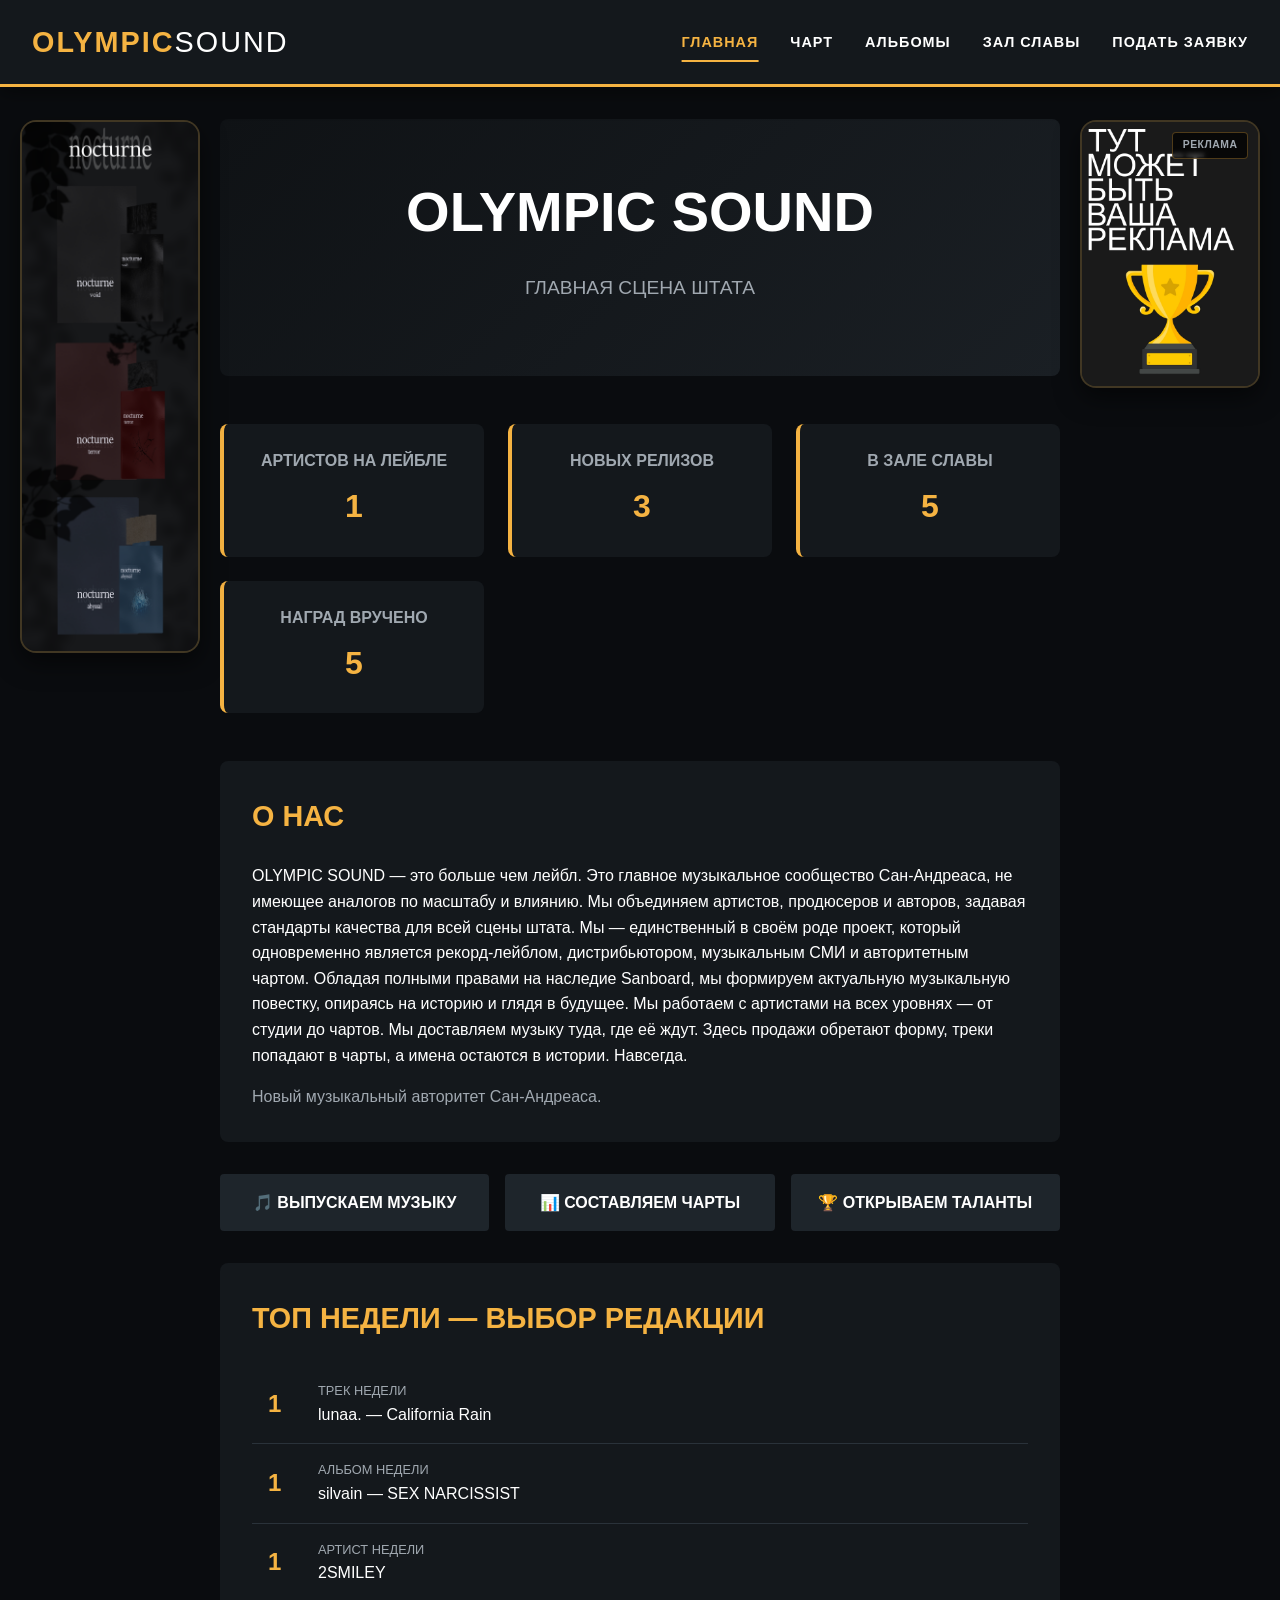
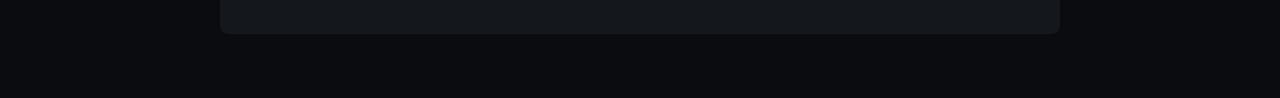
==== commit efdb41f1: "Update index.html" ====
--- a/index.html
+++ b/index.html
@@ -1,3 +1,4 @@
+
 <!DOCTYPE html>
 <html lang="ru">
 <head>
@@ -188,7 +189,6 @@
     <div class="ad-banner left-ad">
       <a href="https://tagger.su/pages/nocturneperfume" target="_blank" rel="nofollow sponsored" class="ad-link">
         <img src="ads/nocturne.png" alt="Рекламное место" class="ad-img">
-        <span class="ad-label">РЕКЛАМА</span>
       </a>
     </div>
 
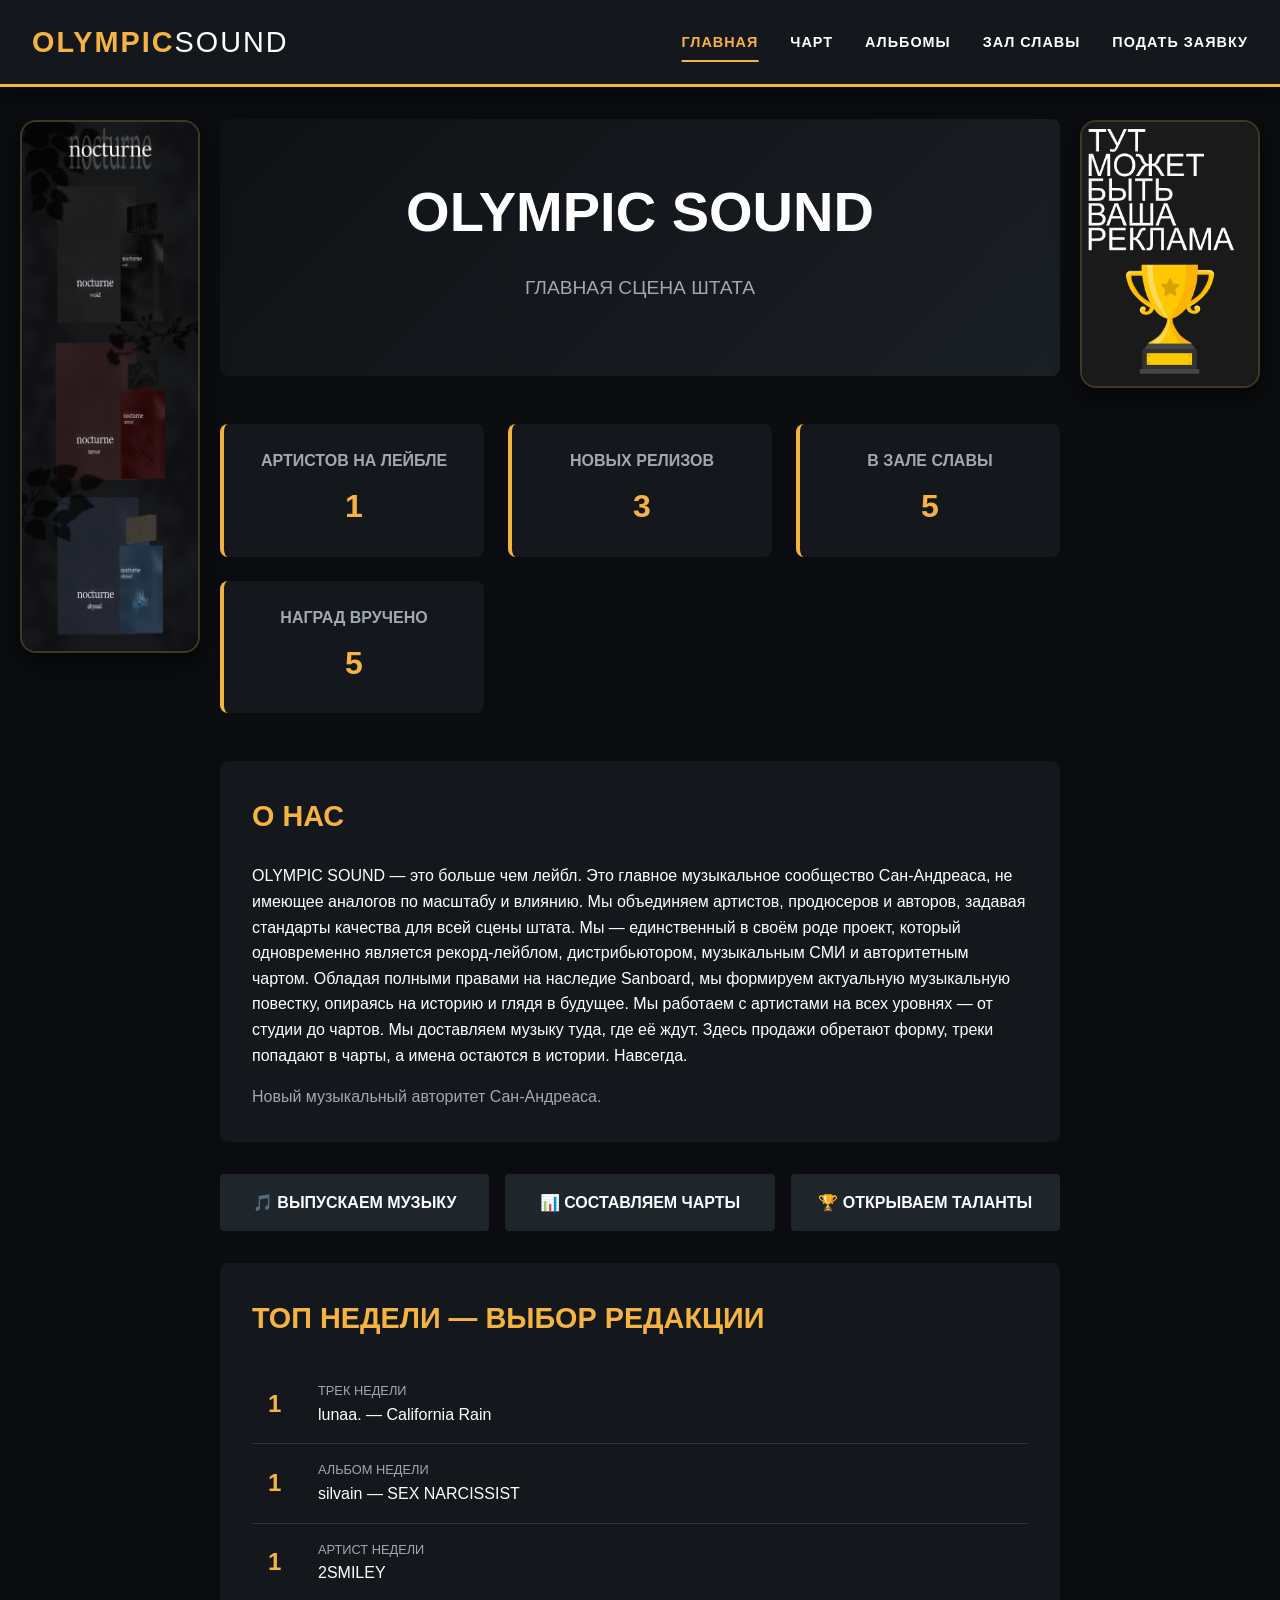
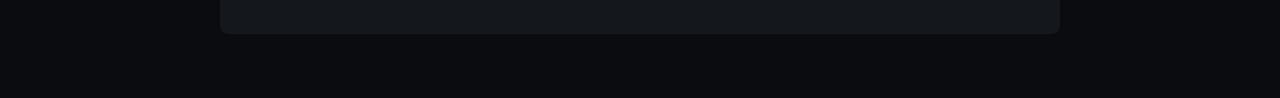
==== commit ec4cdc41: "Update index.html" ====
--- a/index.html
+++ b/index.html
@@ -263,7 +263,6 @@
     <div class="ad-banner right-ad">
       <a href="#" target="_blank" rel="nofollow sponsored" class="ad-link">
         <img src="ads/test.png" alt="Рекламное место" class="ad-img">
-        <span class="ad-label">РЕКЛАМА</span>
       </a>
     </div>
   </div>
@@ -273,3 +272,4 @@
 
 
 
+
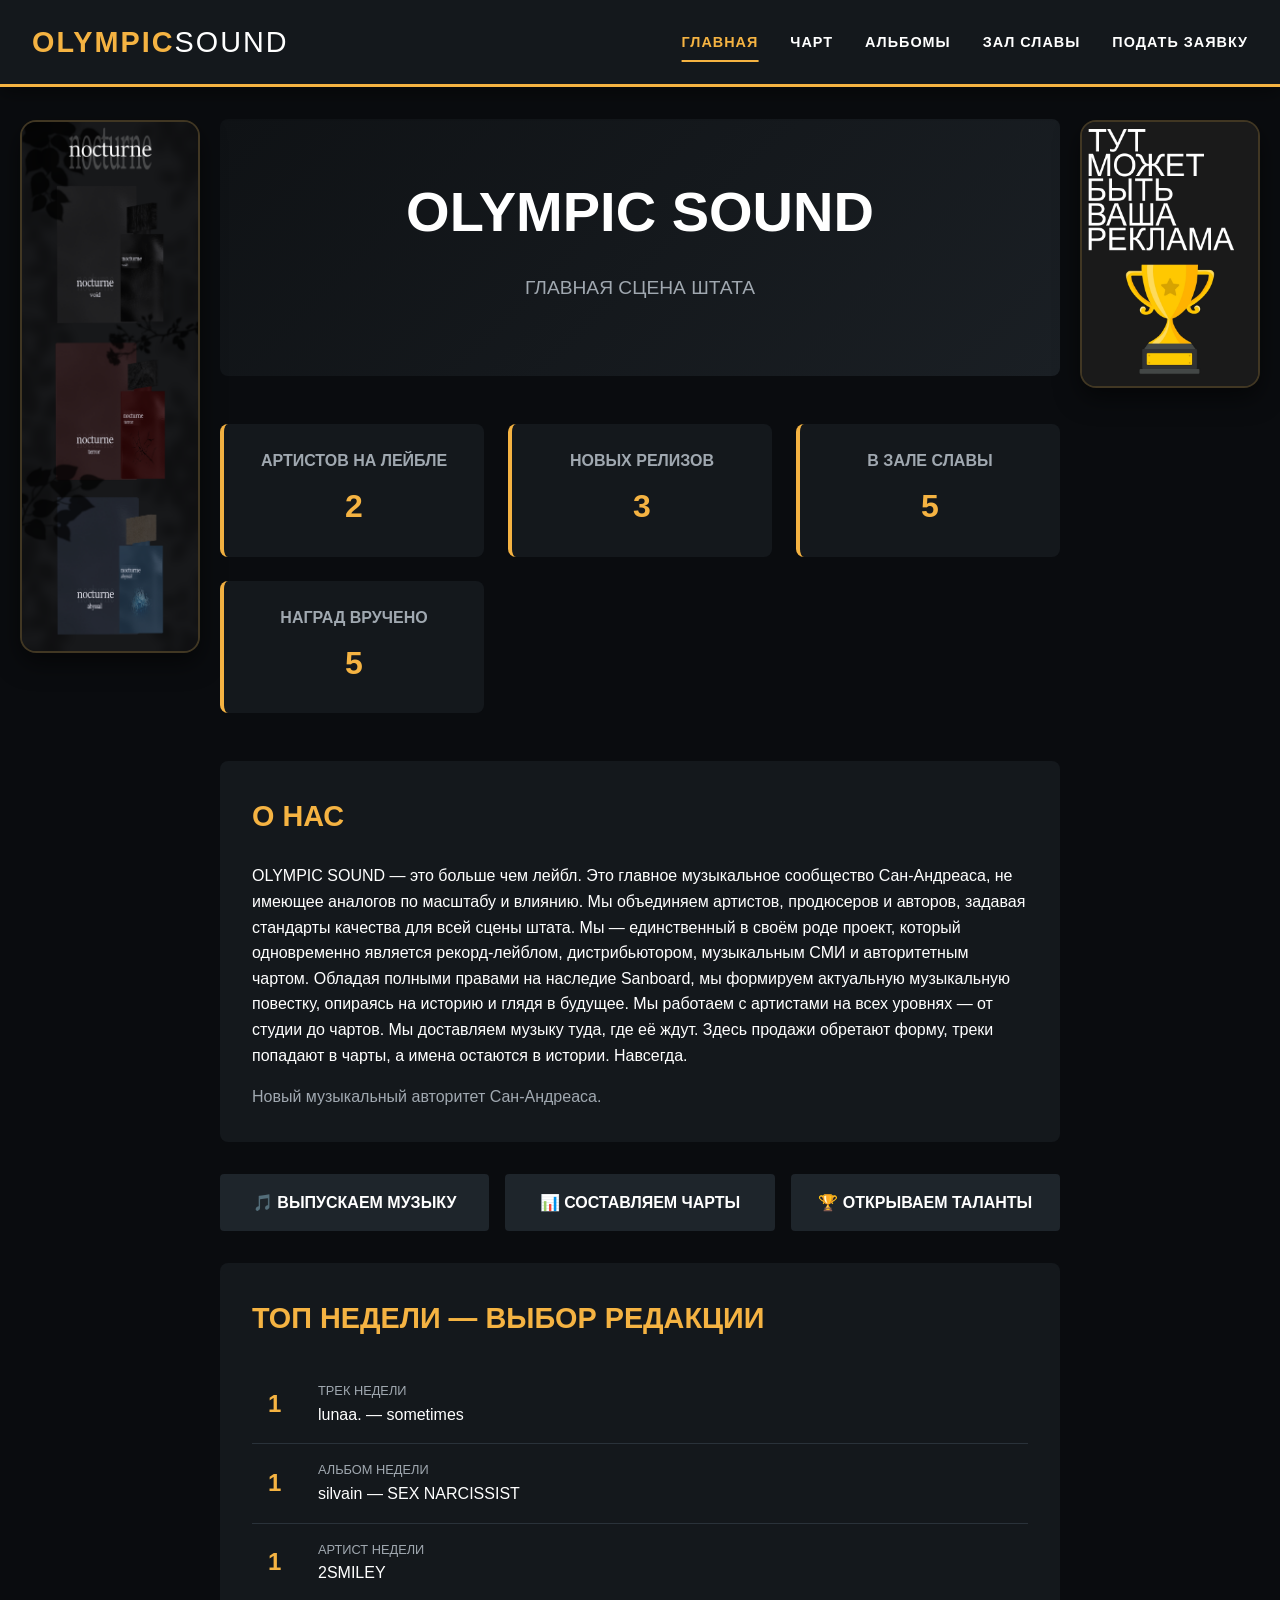
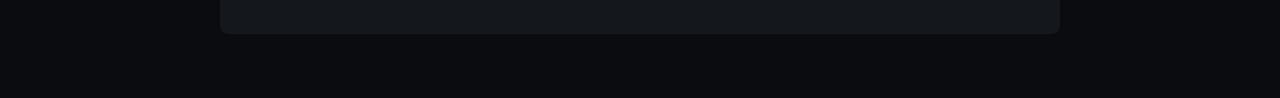
==== commit aa909787: "Update index.html" ====
--- a/index.html
+++ b/index.html
@@ -1,4 +1,3 @@
-
 <!DOCTYPE html>
 <html lang="ru">
 <head>
@@ -202,7 +201,7 @@
       <section class="stats-grid">
         <div class="stat-card">
           <h3>Артистов на лейбле</h3>
-          <p>1</p>
+          <p>2</p>
         </div>
         <div class="stat-card">
           <h3>Новых релизов</h3>
@@ -237,7 +236,7 @@
           <div class="mini-rank">1</div>
           <div class="mini-info">
             <div class="mini-label">ТРЕК НЕДЕЛИ</div>
-            <div>lunaa. — California Rain</div>
+            <div>lunaa. — sometimes</div>
           </div>
         </div>
         
@@ -273,3 +272,4 @@
 
 
 
+
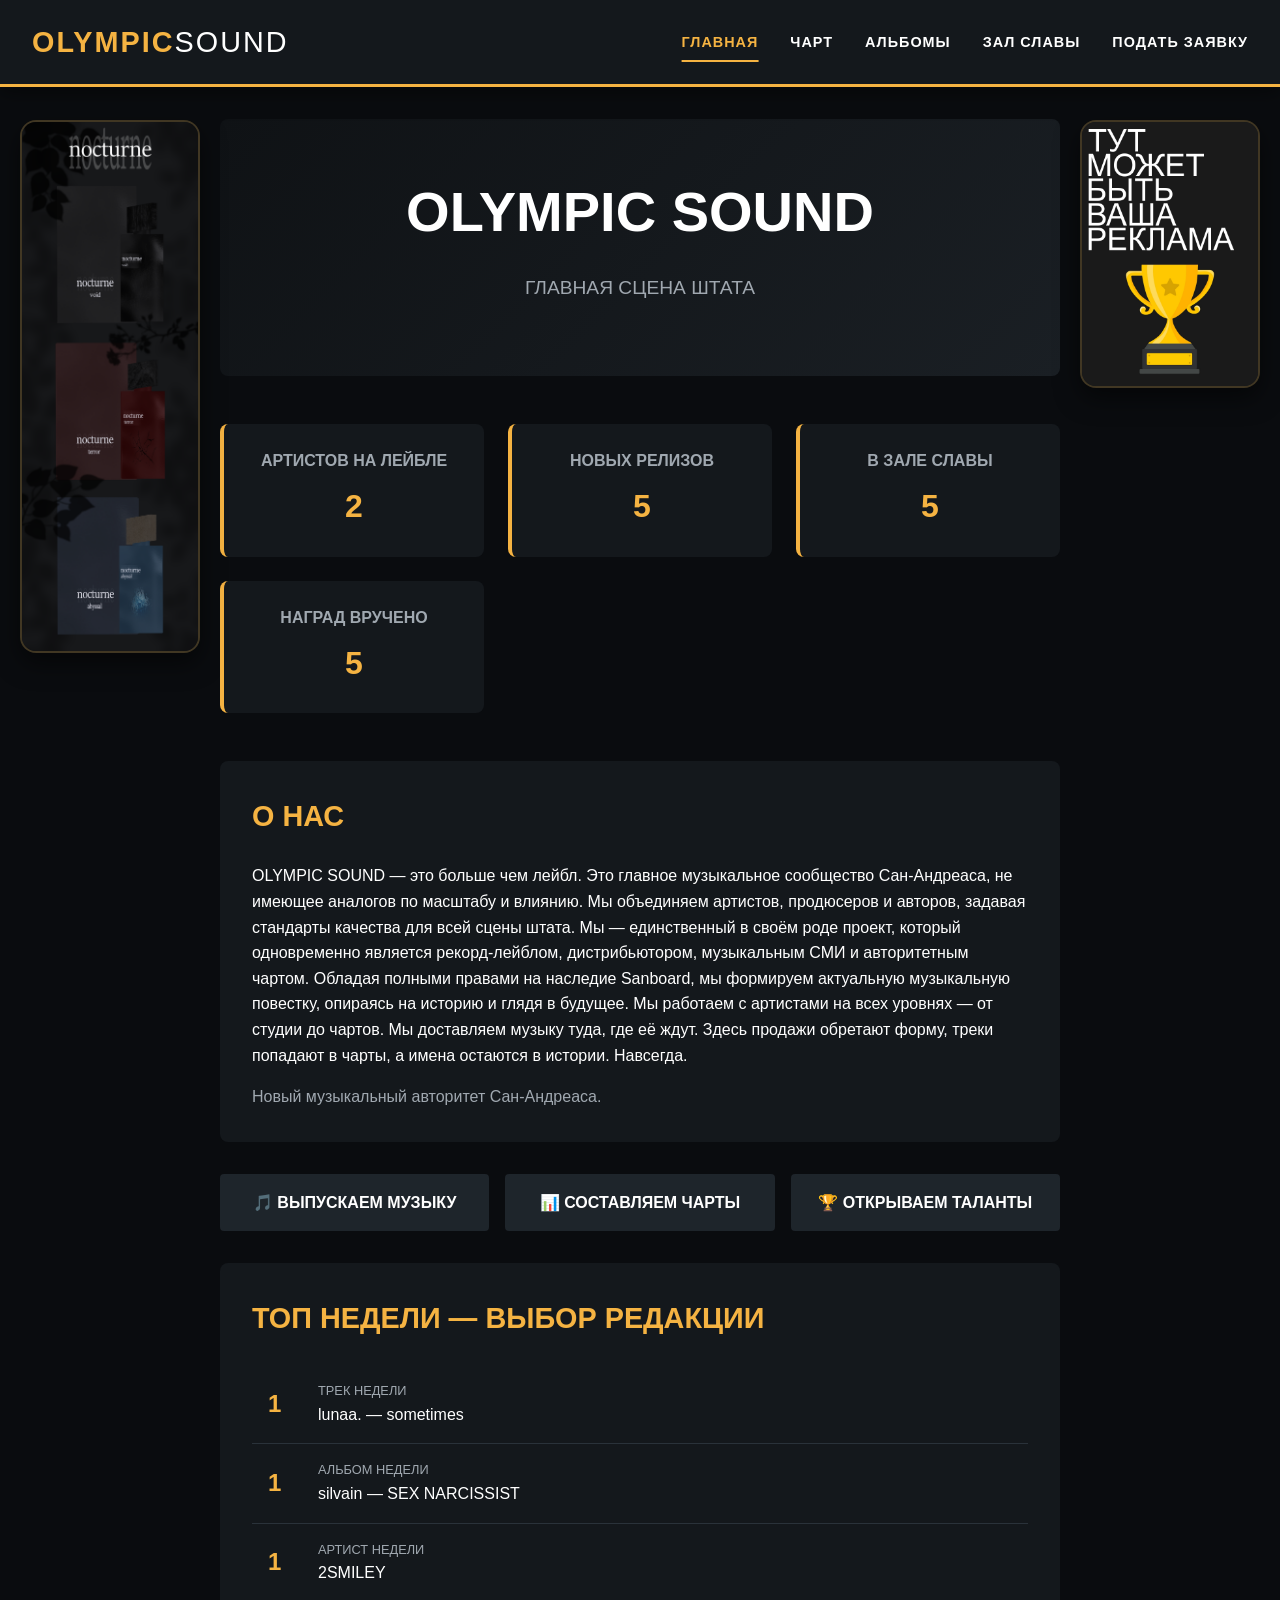
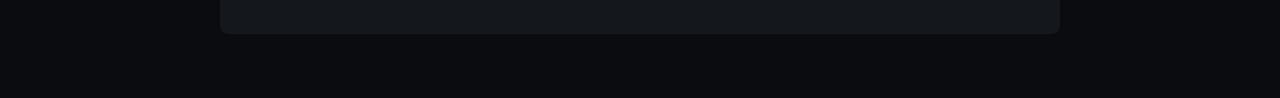
==== commit 69f17c9f: "Update index.html" ====
--- a/index.html
+++ b/index.html
@@ -205,7 +205,7 @@
         </div>
         <div class="stat-card">
           <h3>Новых релизов</h3>
-          <p>3</p>
+          <p>5</p>
         </div>
         <div class="stat-card">
           <h3>В зале славы</h3>
@@ -273,3 +273,4 @@
 
 
 
+
